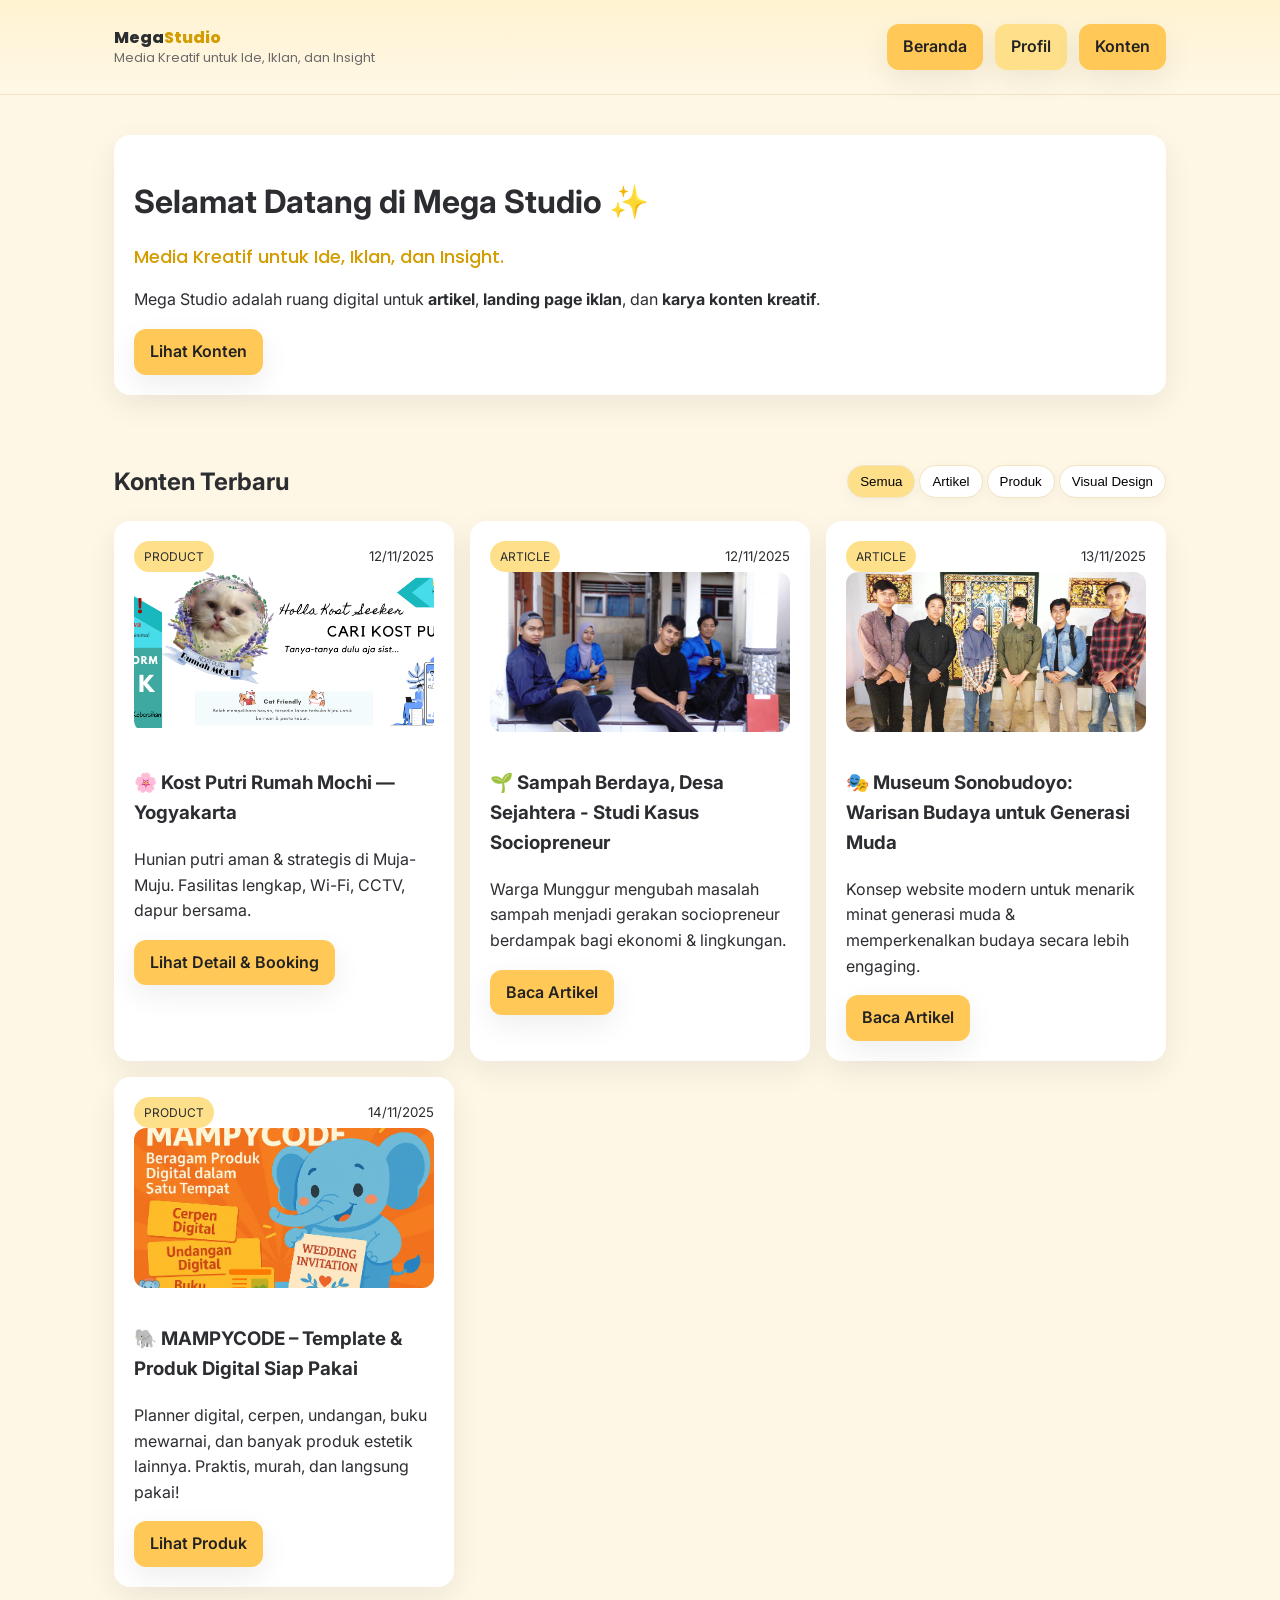
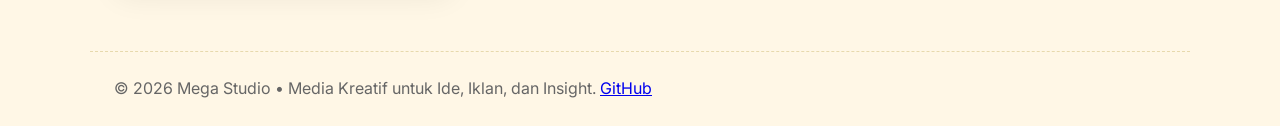
==== index.html @ 04bc2db4 "Add SEO meta tags" ====
<!doctype html>
<html lang="id">
<head>
  <meta charset="utf-8">
  <meta name="viewport" content="width=device-width, initial-scale=1">

  <title>MegaStudio — Media Kreatif untuk Ide, Iklan, dan Insight</title>

  <!-- SEO Utama -->
  <meta name="description" content="MegaStudio adalah ruang digital untuk artikel, landing page iklan, dan karya konten kreatif. Hadir sebagai media kreatif untuk ide, iklan, dan insight.">
  <meta name="keywords" content="artikel, landing page, konten digital, megastudio, jasa konten, desain, pemasaran digital">
  <meta name="author" content="MegaStudio">

  <!-- Canonical URL -->
  <link rel="canonical" href="https://ega-yuli.github.io/megastudio/">

  <!-- Open Graph (untuk preview di WhatsApp, Facebook) -->
  <meta property="og:title" content="MegaStudio — Media Kreatif untuk Ide, Iklan, dan Insight">
  <meta property="og:description" content="Media kreatif untuk artikel, landing page, produk, dan insight digital.">
  <meta property="og:image" content="https://ega-yuli.github.io/megastudio/assets/img/og-banner.jpg">
  <meta property="og:url" content="https://ega-yuli.github.io/megastudio/">
  <meta property="og:type" content="website">

  <!-- Twitter Card -->
  <meta name="twitter:card" content="summary_large_image">
  <meta name="twitter:title" content="MegaStudio — Media Kreatif untuk Ide, Iklan, dan Insight">
  <meta name="twitter:description" content="Ruang digital untuk artikel, landing page, dan karya konten kreatif.">
  <meta name="twitter:image" content="https://ega-yuli.github.io/megastudio/assets/img/banner.png">

  <!-- JSON-LD (Schema.org) untuk SEO Google -->
  <script type="application/ld+json">
  {
    "@context": "https://schema.org",
    "@type": "WebSite",
    "name": "MegaStudio",
    "url": "https://ega-yuli.github.io/megastudio/",
    "description": "Media kreatif untuk artikel, landing page iklan, dan karya konten kreatif.",
    "publisher": {
      "@type": "Organization",
      "name": "MegaStudio"
    }
  }
  </script>

  <!-- Fonts & Styles -->
  <link rel="preconnect" href="https://fonts.googleapis.com">
  <link href="https://fonts.googleapis.com/css2?family=Inter:wght@400;600&family=Poppins:wght@600;700&display=swap" rel="stylesheet">
  <link rel="stylesheet" href="assets/style.css">
  <link rel="stylesheet" href="https://cdnjs.cloudflare.com/ajax/libs/font-awesome/6.5.0/css/all.min.css">

</head>

<body>
  <nav class="nav">
    <div class="container nav-inner">
      <div class="brand">Mega<span class="brand-accent">Studio</span>
      <span class="tagline">Media Kreatif untuk Ide, Iklan, dan Insight</span></div>
      <div class="nav-links">
        <a href="index.html" class="btn">Beranda</a>
        <a href="profile.html" class="btn btn-light">Profil</a>
        <a href="#konten" class="btn">Konten</a>
      </div>
    </div>
  </nav>

  <header class="hero container">
    <div class="card">
      <h1>Selamat Datang di Mega Studio ✨</h1>
      <p class="tagline-hero">Media Kreatif untuk Ide, Iklan, dan Insight.</p>
<p>Mega Studio adalah ruang digital untuk <strong>artikel</strong>, <strong>landing page iklan</strong>, dan <strong>karya konten kreatif</strong>.</p>
      <a class="btn" href="#konten">Lihat Konten</a>
    </div>
  </header>

  <main class="container" id="konten">
    <section class="section-head">
      <h2>Konten Terbaru</h2>
      <div class="filters">
        <button class="chip active" data-filter="all">Semua</button>
        <button class="chip" data-filter="article">Artikel</button>
        <button class="chip" data-filter="product">Produk</button>
        <button class="chip" data-filter="product">Visual Design</button>
      </div>
    </section>
    <section class="grid" id="postsGrid"></section>
  </main>

  <footer class="footer container">
    © <span id="y"></span>  Mega Studio • Media Kreatif untuk Ide, Iklan, dan Insight.
    <a href="https://github.com/Ega-Yuli" target="_blank" rel="noreferrer">GitHub</a>
  </footer>

  <script src="assets/app.js"></script>
</body>
</html>
---- assets/style.css ----
/* Theme: Cream-Yellow */
:root{
  --cream:#FFF7E6; --yellow:#FFE08A; --amber:#FFC857; --ink:#2B2D31; --soft:#EDEDED;
  --radius:16px; --shadow:0 10px 30px rgba(0,0,0,.07);
}
*{box-sizing:border-box}
body{margin:0;background:var(--cream);color:var(--ink);font-family:Inter,system-ui;line-height:1.6}
.container{max-width:1100px;margin:0 auto;padding:24px}
.nav{position:sticky;top:0;background:linear-gradient(180deg,#FFF3D1 0%, #FFF7E6 100%);border-bottom:1px solid #f1e4c2;z-index:50}
.nav-inner{display:flex;align-items:center;justify-content:space-between}
.brand{font-weight:800;font-family:Poppins,Inter}
.brand-accent{color:#D39C00}
.nav .btn{margin-left:8px}
.btn{display:inline-block;padding:10px 16px;border-radius:12px;background:var(--amber);color:#222;text-decoration:none;font-weight:600;border:0;cursor:pointer;box-shadow:var(--shadow)}
.btn-light{background:var(--yellow)}
.hero .card{margin-top:16px}
.card{background:#fff;border-radius:var(--radius);padding:20px;box-shadow:var(--shadow)}
.grid{display:grid;gap:16px}
@media(min-width:720px){ .grid{grid-template-columns:repeat(3,1fr)}}
.badge{background:var(--yellow);padding:6px 10px;border-radius:999px;font-size:12px;margin-right:6px}
.footer{padding:24px;margin-top:40px;color:#666;border-top:1px dashed #e7d9ad}
.section-head{display:flex;align-items:center;justify-content:space-between;gap:16px}
.chip{background:#fff;border:1px solid #f1e4c2;border-radius:999px;padding:8px 12px;cursor:pointer;box-shadow:0 4px 14px rgba(0,0,0,.04)}
.chip.active{background:var(--yellow)}
.post-card img{width:100%;height:160px;object-fit:cover;border-radius:12px;margin-bottom:10px;background:#faf6ea}
.post-meta{display:flex;align-items:center;justify-content:space-between}
.profile{display:grid;gap:24px;grid-template-columns:120px 1fr;align-items:center}
.avatar{width:120px;height:120px;border-radius:100%;object-fit:cover;border:6px solid #fff;box-shadow:var(--shadow)}
.subtitle{color:#6b6b6b;margin-top:-8px}
.contacts .btn{margin-right:8px;margin-top:8px}
code{background:#fff4cc;padding:2px 6px;border-radius:6px}
.tagline {
  display:block;
  font-size:13px;
  color:#6b6b6b;
  font-weight:400;
  margin-top:-2px;
}
.tagline-hero {
  font-size:18px;
  font-weight:500;
  color:#D39C00;
  margin-top:-6px;
  margin-bottom:8px;
  font-family:Poppins,Inter;
}
/* Icon Buttons */
.icon-btn {
  display:inline-flex;
  align-items:center;
  justify-content:center;
  width:48px;
  height:48px;
  border-radius:50%;
  background:var(--amber);
  color:var(--ink);
  font-size:20px;
  text-decoration:none;
  box-shadow:var(--shadow);
  margin-right:12px;
  transition:all 0.3s ease;
}
.icon-btn:hover {
  transform:translateY(-3px);
  background:var(--yellow);
}

.icon-btn.whatsapp { color:#25D366; background:#fff; border:2px solid #25D366; }
.icon-btn.whatsapp:hover { background:#25D366; color:#fff; }

.icon-btn.instagram {
  background: radial-gradient(circle at 30% 107%, #fdf497 0%, #fdf497 5%, #fd5949 45%, #d6249f 60%, #285AEB 90%);
  color:#fff;
  border: none;
}
.icon-btn.instagram:hover {
  transform:scale(1.05);
}
.full-img { width:100%; border-radius:12px; margin-top:12px; }
.table { width:100%; border-collapse:collapse; margin-top:12px; }
.table th, .table td { border:1px solid #f1e4c2; padding:8px; text-align:left; }
.table th { background:#fff7da; }
blockquote { font-style:italic; border-left:4px solid var(--amber); margin:8px 0; padding-left:12px; }
.cta-group .btn { margin-right:8px; margin-top:8px; }
/* === Slider === */
.slider { position:relative; border-radius:16px; overflow:hidden; box-shadow:var(--shadow); }
.slider .slides { display:flex; transition:transform .45s ease; }
.slider img { width:100%; flex:0 0 100%; height:360px; object-fit:cover; background:#faf6ea; }
@media (min-width:900px){ .slider img{ height:480px; } }

.slider .nav{
  position:absolute; top:50%; transform:translateY(-50%);
  width:42px; height:42px; border-radius:999px; border:0; cursor:pointer;
  display:flex; align-items:center; justify-content:center;
  background:#ffffffd8; backdrop-filter:saturate(180%) blur(8px);
  box-shadow:0 6px 20px rgba(0,0,0,.12); font-size:24px; line-height:1;
}
.slider .prev{ left:12px; } .slider .next{ right:12px; }
.slider .nav:hover{ background:#fff; }

.slider .dots{
  position:absolute; left:50%; bottom:10px; transform:translateX(-50%);
  display:flex; gap:8px; padding:8px 10px; border-radius:999px;
  background:#ffffffc2; backdrop-filter:blur(6px);
}
.slider .dots button{
  width:10px; height:10px; border-radius:999px; border:0; cursor:pointer; background:#d0c8aa;
}
.slider .dots button.active{ background:#D39C00; }
/* Swipe helper for touch */
.slider.grabbing{ cursor:grabbing; }

.slider{position:relative;border-radius:16px;overflow:hidden;box-shadow:var(--shadow)}
.slider .slides{display:flex;transition:transform .45s ease}
.slider img{width:100%;flex:0 0 100%;height:360px;object-fit:cover;background:#faf6ea}
@media(min-width:900px){.slider img{height:480px}}
.slider .nav{position:absolute;top:50%;transform:translateY(-50%);width:42px;height:42px;border-radius:999px;border:0;cursor:pointer;display:flex;align-items:center;justify-content:center;background:#ffffffd8;backdrop-filter:saturate(180%) blur(8px);box-shadow:0 6px 20px rgba(0,0,0,.12);font-size:24px}
.slider .prev{left:12px}.slider .next{right:12px}
.slider .dots{position:absolute;left:50%;bottom:10px;transform:translateX(-50%);display:flex;gap:8px;padding:8px 10px;border-radius:999px;background:#ffffffc2}
.slider .dots button{width:10px;height:10px;border-radius:999px;border:0;background:#d0c8aa;cursor:pointer}
.slider .dots button.active{background:#D39C00}


/* ===== Warning Section ===== */
.warning {
  background: #fff8e0;
  border: 2px solid #ffd56b;
}
.warning h2 {
  color: #b84e00;
  font-weight: 700;
}
.warning ul {
  margin-left: 18px;
  line-height: 1.6;
}
.warning .safe-link {
  color: #006d32;
  font-weight: 600;
  text-decoration: underline;
}
.warning .safe-img {
  width: 100%;
  max-width: 400px;
  margin-top: 10px;
  border-radius: 10px;
  border: 2px dashed #e6c14c;
}
.warning figcaption {
  font-size: 13px;
  color: #666;
  margin-top: 4px;
  text-align: center;
}
.video-container {
  position: relative;
  width: 100%;
  padding-bottom: 56.25%; /* rasio 16:9 */
  margin-top: 16px;
  border-radius: 12px;
  overflow: hidden;
  box-shadow: var(--shadow);
}

.video-container iframe {
  position: absolute;
  width: 100%;
  height: 100%;
  border: 0;
}
.full-video {
  width: 100%;
  max-height: 480px;
  border-radius: 12px;
  background: #000;
  display: block;
}
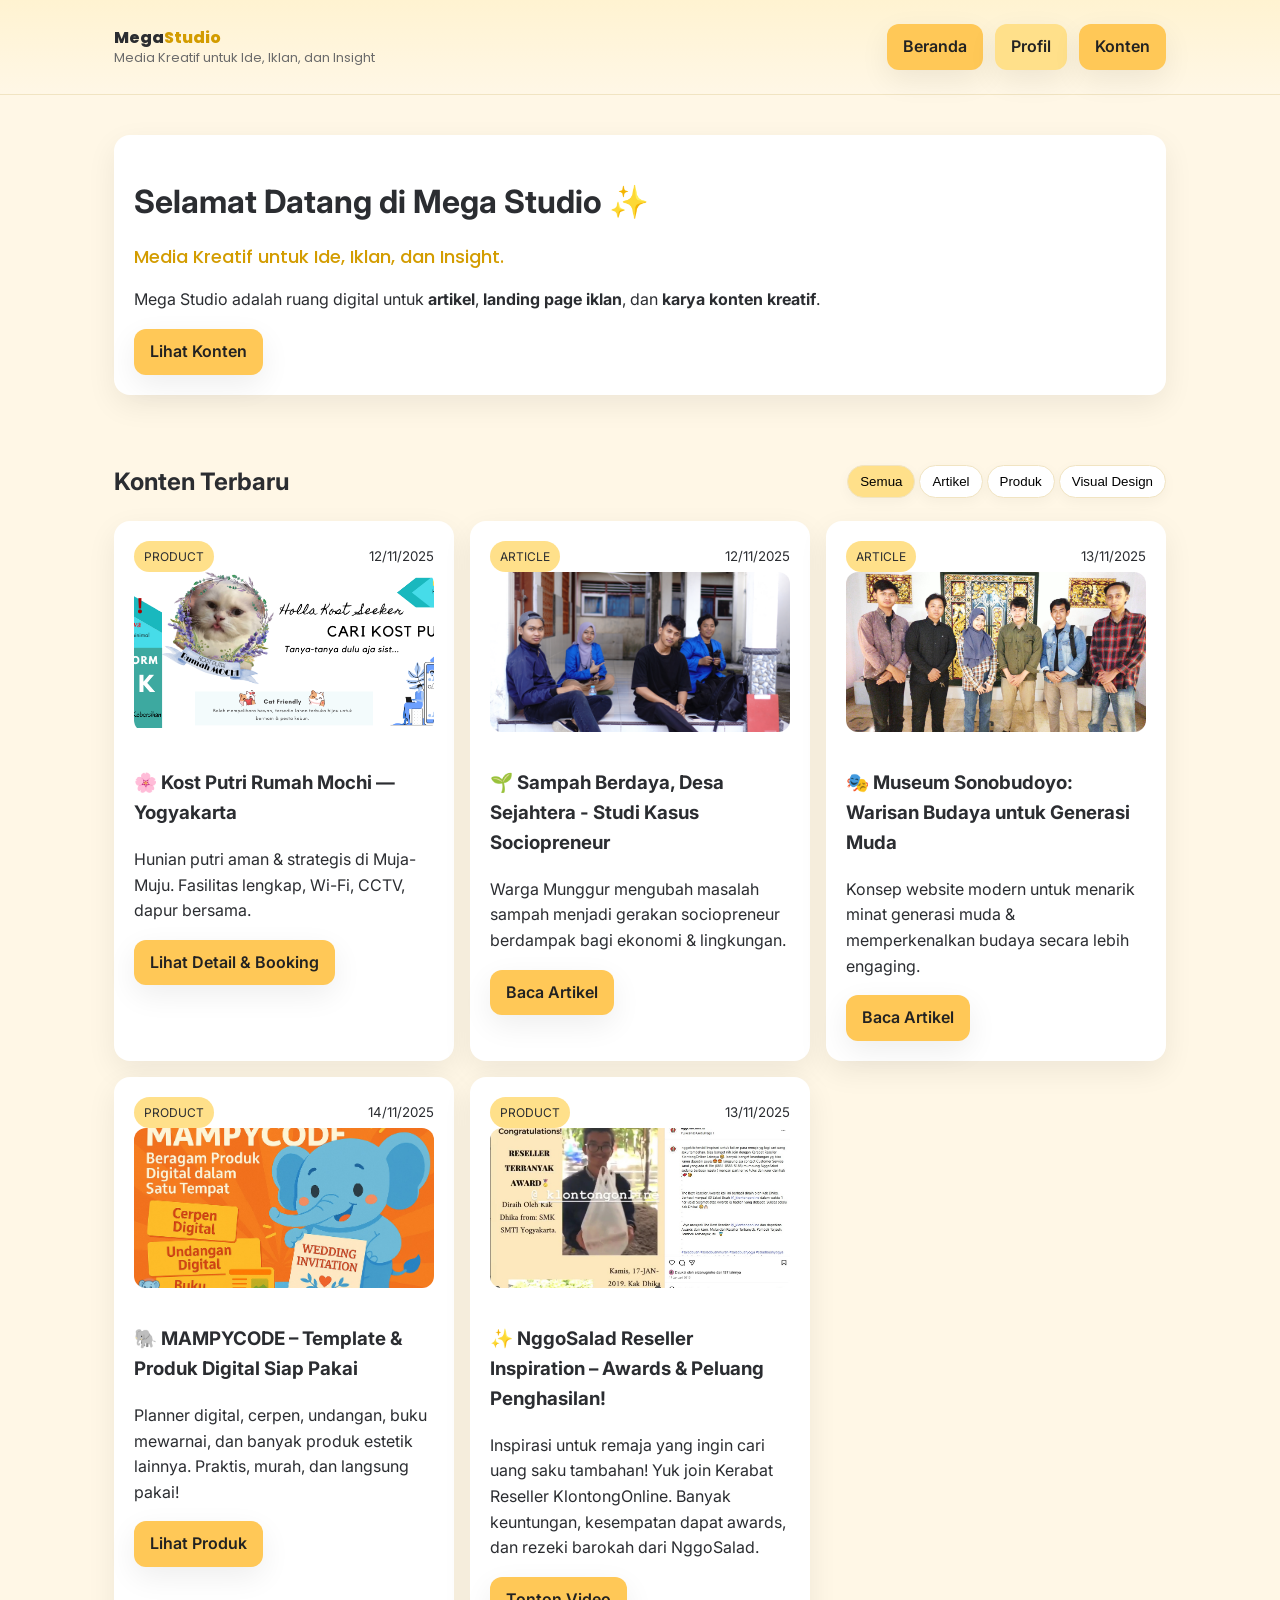
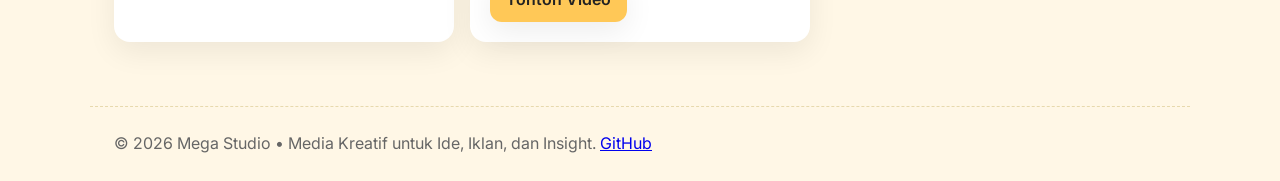
==== commit 909b57f9: "Add NggoSalad folder & update new product card" ====
--- a/index.html
+++ b/index.html
@@ -5,20 +5,21 @@
   <meta name="viewport" content="width=device-width, initial-scale=1">
 
   <title>MegaStudio — Media Kreatif untuk Ide, Iklan, dan Insight</title>
-
+  <!-- Google Search Console Verification -->
+   
   <!-- SEO Utama -->
   <meta name="description" content="MegaStudio adalah ruang digital untuk artikel, landing page iklan, dan karya konten kreatif. Hadir sebagai media kreatif untuk ide, iklan, dan insight.">
   <meta name="keywords" content="artikel, landing page, konten digital, megastudio, jasa konten, desain, pemasaran digital">
   <meta name="author" content="MegaStudio">
-
+   <!-- rebuild -->
   <!-- Canonical URL -->
-  <link rel="canonical" href="https://ega-yuli.github.io/megastudio/">
+  <link rel="canonical" href="https://ega-yuli.github.io/megastudio">
 
   <!-- Open Graph (untuk preview di WhatsApp, Facebook) -->
   <meta property="og:title" content="MegaStudio — Media Kreatif untuk Ide, Iklan, dan Insight">
   <meta property="og:description" content="Media kreatif untuk artikel, landing page, produk, dan insight digital.">
   <meta property="og:image" content="https://ega-yuli.github.io/megastudio/assets/img/og-banner.jpg">
-  <meta property="og:url" content="https://ega-yuli.github.io/megastudio/">
+  <meta property="og:url" content="https://ega-yuli.github.io/megastudio">
   <meta property="og:type" content="website">
 
   <!-- Twitter Card -->
@@ -33,7 +34,7 @@
     "@context": "https://schema.org",
     "@type": "WebSite",
     "name": "MegaStudio",
-    "url": "https://ega-yuli.github.io/megastudio/",
+    "url": "https://ega-yuli.github.io/megastudio",
     "description": "Media kreatif untuk artikel, landing page iklan, dan karya konten kreatif.",
     "publisher": {
       "@type": "Organization",
